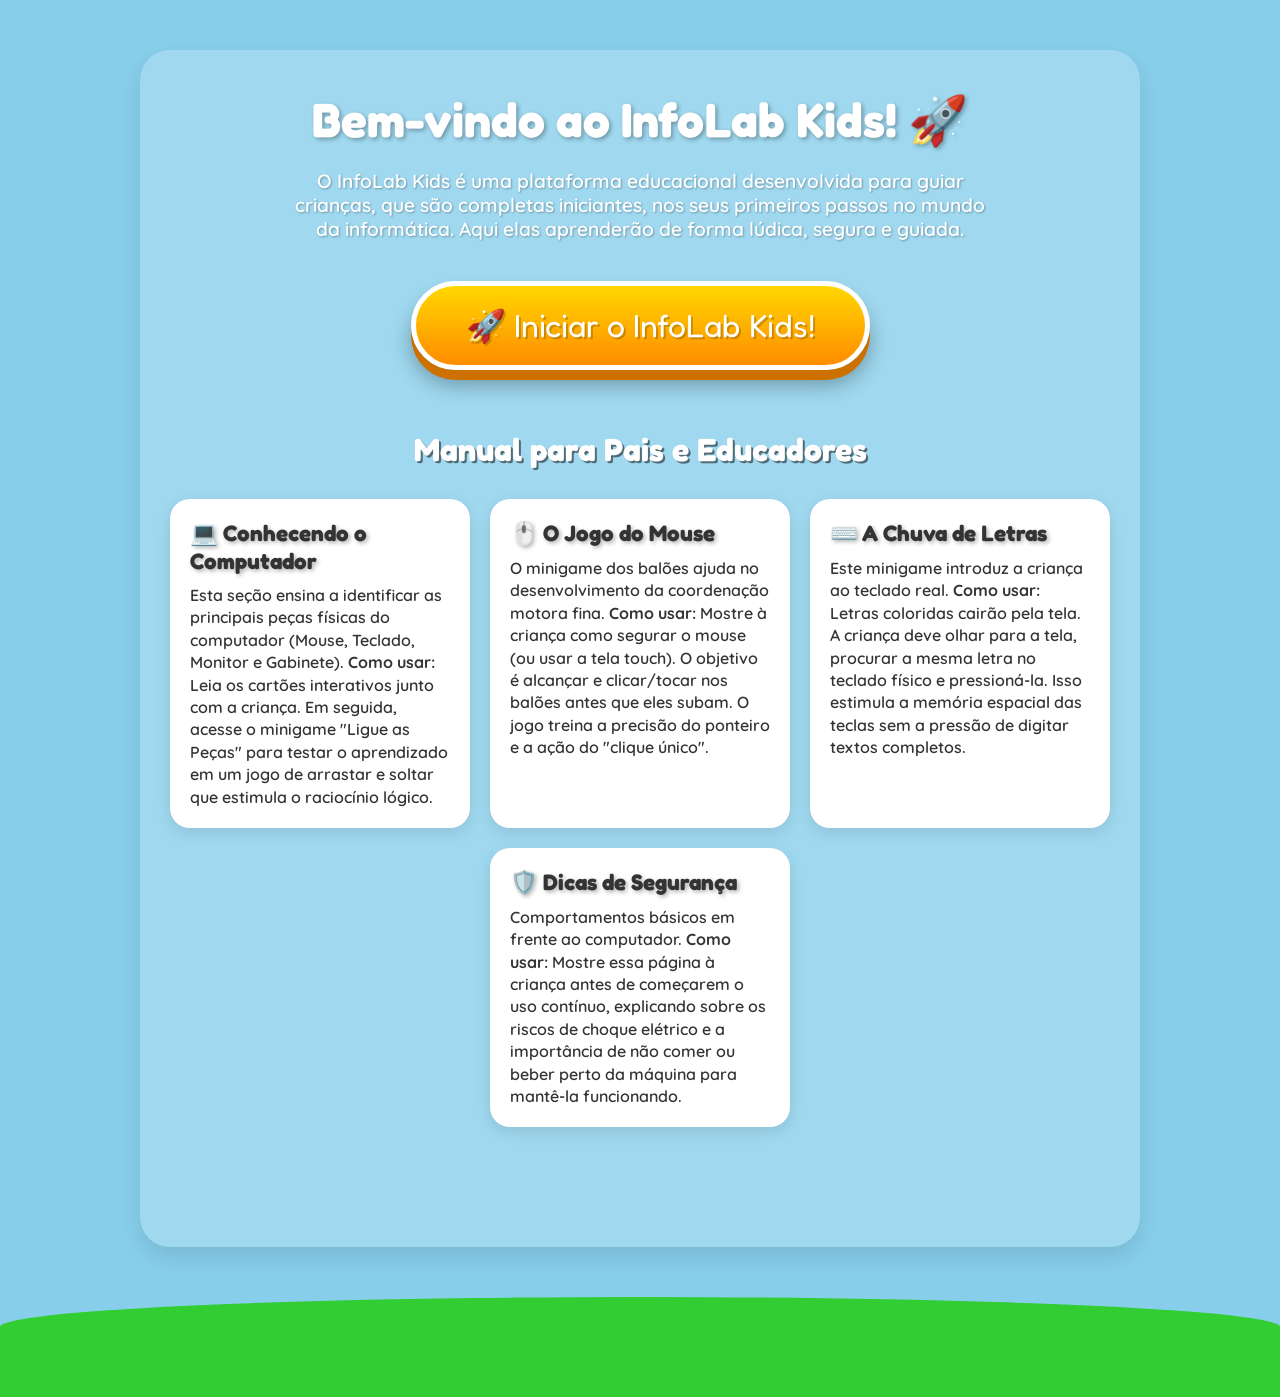
==== index.html @ cd37d4a8 "fix: Adiciona query string ao CSS para limpar cache do navegador" ====
<!DOCTYPE html>
<html lang="pt-BR">
<head>
  <meta charset="UTF-8">
  <meta name="viewport" content="width=device-width, initial-scale=1.0">
  <title>Sobre - InfoLab Kids</title>
  <link rel="stylesheet" href="css/style.css?v=2">
</head>
<body>

  <div class="container" style="max-width: 1000px; padding-bottom: 80px;">
    
    <div class="hero-section">
      <h1 class="logo-title" style="margin-bottom: 20px; font-size: 3rem;">Bem-vindo ao InfoLab Kids! 🚀</h1>
      <p>
        O InfoLab Kids é uma plataforma educacional desenvolvida para guiar crianças, que são completas iniciantes, 
        nos seus primeiros passos no mundo da informática. Aqui elas aprenderão de forma lúdica, segura e guiada.
      </p>
    </div>

    <div style="text-align: center;">
      <a href="menu.html" class="btn-start-hero">🚀 Iniciar o InfoLab Kids!</a>
    </div>

    <h2 style="color: white; text-align: center; font-family: 'Fredoka One', cursive; margin-bottom: 30px; font-size: 2rem; text-shadow: 2px 2px 0px rgba(0,0,0,0.5);">
      Manual para Pais e Educadores
    </h2>

    <div class="guide-grid">
      
      <!-- Guia: Conhecendo o Computador -->
      <div class="guide-card">
        <h3>💻 Conhecendo o Computador</h3>
        <p>
          Esta seção ensina a identificar as principais peças físicas do computador (Mouse, Teclado, Monitor e Gabinete). 
          <strong>Como usar:</strong> Leia os cartões interativos junto com a criança. Em seguida, acesse o minigame "Ligue as Peças" para testar o aprendizado em um jogo de arrastar e soltar que estimula o raciocínio lógico.
        </p>
      </div>

      <!-- Guia: Aprendendo a usar o Mouse -->
      <div class="guide-card">
        <h3>🖱️ O Jogo do Mouse</h3>
        <p>
          O minigame dos balões ajuda no desenvolvimento da coordenação motora fina. 
          <strong>Como usar:</strong> Mostre à criança como segurar o mouse (ou usar a tela touch). O objetivo é alcançar e clicar/tocar nos balões antes que eles subam. O jogo treina a precisão do ponteiro e a ação do "clique único".
        </p>
      </div>

      <!-- Guia: Aprendendo a usar o Teclado -->
      <div class="guide-card">
        <h3>⌨️ A Chuva de Letras</h3>
        <p>
          Este minigame introduz a criança ao teclado real. 
          <strong>Como usar:</strong> Letras coloridas cairão pela tela. A criança deve olhar para a tela, procurar a mesma letra no teclado físico e pressioná-la. Isso estimula a memória espacial das teclas sem a pressão de digitar textos completos.
        </p>
      </div>

      <!-- Guia: Dicas de Segurança -->
      <div class="guide-card">
        <h3>🛡️ Dicas de Segurança</h3>
        <p>
          Comportamentos básicos em frente ao computador. 
          <strong>Como usar:</strong> Mostre essa página à criança antes de começarem o uso contínuo, explicando sobre os riscos de choque elétrico e a importância de não comer ou beber perto da máquina para mantê-la funcionando.
        </p>
      </div>

    </div>

  </div>

  <div class="grass-footer"></div>

</body>
</html>
---- css/style.css ----
@import url('https://fonts.googleapis.com/css2?family=Fredoka+One&family=Quicksand:wght@600;700&display=swap');

:root {
  --primary-blue: #00BFFF;
  --secondary-blue: #009ACD;
  --bg-sky: #87CEEB;
  --grass-green: #32CD32;
  --button-yellow: #FFD700;
  --button-yellow-hover: #FFC125;
  --button-orange: #FFA500;
  --button-orange-hover: #FF8C00;
  --text-dark: #333333;
  --text-light: #FFFFFF;
}

* {
  box-sizing: border-box;
  margin: 0;
  padding: 0;
}

body {
  font-family: 'Quicksand', sans-serif;
  background-color: var(--bg-sky);
  color: var(--text-dark);
  display: flex;
  flex-direction: column;
  align-items: center;
  min-height: 100vh;
  position: relative;
  padding-bottom: 150px; /* Space for the grass */
  text-align: center;
  overflow-x: hidden;
}

h1, h2, h3 {
  font-family: 'Fredoka One', cursive;
  margin-bottom: 20px;
  color: var(--text-light);
  text-shadow: 2px 2px 4px rgba(0, 0, 0, 0.3);
}

.container {
  max-width: 800px;
  width: 90%;
  margin: 0 auto;
  padding: 40px 20px;
  background: rgba(255, 255, 255, 0.2);
  border-radius: 30px;
  box-shadow: 0 10px 20px rgba(0,0,0,0.1);
  margin-top: 50px;
}

.logo-title {
  font-size: 3.5rem;
  margin-bottom: 40px;
  animation: bounce 2s infinite;
}

.menu-options {
  display: flex;
  flex-direction: column;
  gap: 20px;
}

.btn-kid {
  display: inline-block;
  text-decoration: none;
  font-family: 'Fredoka One', cursive;
  font-size: 1.5rem;
  padding: 20px 40px;
  border-radius: 50px;
  color: var(--text-dark);
  background-color: var(--button-yellow);
  box-shadow: 0 8px 0 var(--button-orange), 0 15px 20px rgba(0,0,0,0.2);
  transition: all 0.1s ease;
  cursor: pointer;
  border: 4px solid #fff;
  position: relative;
}

.btn-kid:hover {
  background-color: var(--button-yellow-hover);
  transform: translateY(2px);
  box-shadow: 0 6px 0 var(--button-orange), 0 10px 15px rgba(0,0,0,0.2);
}

.btn-kid:active {
  transform: translateY(8px);
  box-shadow: 0 0 0 var(--button-orange), 0 5px 10px rgba(0,0,0,0.2);
}

.btn-secondary {
  background-color: var(--button-orange);
  color: white;
  box-shadow: 0 8px 0 #CD6600, 0 15px 20px rgba(0,0,0,0.2);
}

.btn-secondary:hover {
  background-color: var(--button-orange-hover);
  box-shadow: 0 6px 0 #CD6600, 0 10px 15px rgba(0,0,0,0.2);
}

.btn-secondary:active {
  box-shadow: 0 0 0 #CD6600, 0 5px 10px rgba(0,0,0,0.2);
}

.disabled-btn {
  background-color: #cccccc;
  box-shadow: 0 8px 0 #999999;
  cursor: not-allowed;
  color: #666666;
}
.disabled-btn:hover {
  transform: none;
  background-color: #cccccc;
  box-shadow: 0 8px 0 #999999;
}
.disabled-btn:active {
  transform: none;
  box-shadow: 0 8px 0 #999999;
}

/* Landscape decorations */
.grass-footer {
  position: absolute;
  bottom: 0;
  width: 100%;
  height: 100px;
  background-color: var(--grass-green);
  border-top-left-radius: 50% 30px;
  border-top-right-radius: 50% 30px;
  z-index: -1;
}

/* Animations */
@keyframes bounce {
  0%, 20%, 50%, 80%, 100% {
    transform: translateY(0);
  }
  40% {
    transform: translateY(-20px);
  }
  60% {
    transform: translateY(-10px);
  }
}

/* Mouse Game Specific */
.game-container {
  width: 100vw;
  height: 100vh;
  position: relative;
  overflow: hidden;
  background-color: var(--bg-sky);
}

.scoreboard {
  position: absolute;
  top: 20px;
  right: 30px;
  font-family: 'Fredoka One', cursive;
  font-size: 2rem;
  color: white;
  text-shadow: 2px 2px 0px rgba(0,0,0,0.5);
  background: rgba(0,0,0,0.2);
  padding: 10px 20px;
  border-radius: 20px;
  z-index: 10;
}

.btn-back {
  position: absolute;
  top: 20px;
  left: 30px;
  padding: 10px 20px;
  font-size: 1.2rem;
  z-index: 10;
}

.balloon {
  position: absolute;
  width: 80px;
  height: 100px;
  background-color: red;
  border-radius: 50% 50% 50% 50% / 40% 40% 60% 60%;
  box-shadow: inset -10px -10px 0 rgba(0,0,0,0.1);
  cursor: pointer;
  transition: transform 0.1s;
}

.balloon::after {
  content: '';
  position: absolute;
  bottom: -10px;
  left: 50%;
  transform: translateX(-50%);
  width: 0;
  height: 0;
  border-left: 10px solid transparent;
  border-right: 10px solid transparent;
  border-bottom: 15px solid inherit;
}

.balloon:active {
  transform: scale(0.9);
}

.pop-animation {
  animation: pop 0.2s forwards;
}

@keyframes pop {
  0% { transform: scale(1); opacity: 1; }
  50% { transform: scale(1.5); opacity: 0.8; }
  100% { transform: scale(0); opacity: 0; }
}

@media (max-width: 768px) {
  .logo-title {
    font-size: 2.5rem;
  }
  .btn-kid {
    font-size: 1.2rem;
    padding: 15px 30px;
  }
}

/* --- Computer Basics Module --- */
.basics-container {
  max-width: 900px;
  width: 95%;
  margin: 0 auto;
  padding: 80px 20px 40px; /* space for back btn */
  display: flex;
  flex-direction: column;
  gap: 40px;
}

.cards-grid {
  display: grid;
  grid-template-columns: repeat(auto-fit, minmax(200px, 1fr));
  gap: 20px;
  justify-items: center;
}

/* Flip Card 3D */
.flip-card {
  background-color: transparent;
  width: 200px;
  height: 250px;
  perspective: 1000px;
  cursor: pointer;
}

.flip-card-inner {
  position: relative;
  width: 100%;
  height: 100%;
  text-align: center;
  transition: transform 0.6s;
  transform-style: preserve-3d;
}

.flip-card.flipped .flip-card-inner {
  transform: rotateY(180deg);
}

.flip-card-front, .flip-card-back {
  position: absolute;
  width: 100%;
  height: 100%;
  -webkit-backface-visibility: hidden;
  backface-visibility: hidden;
  border-radius: 20px;
  box-shadow: 0 8px 15px rgba(0,0,0,0.1);
  display: flex;
  flex-direction: column;
  align-items: center;
  justify-content: center;
  padding: 15px;
  border: 4px solid #fff;
}

.flip-card-front {
  background-color: var(--button-yellow);
  color: var(--text-dark);
}

.flip-card-front .emoji {
  font-size: 5rem;
  margin-bottom: 10px;
}

.flip-card-front h3 {
  font-family: 'Fredoka One', cursive;
  color: var(--text-dark);
  text-shadow: none;
  font-size: 1.5rem;
  margin: 0;
}

.flip-card-back {
  background-color: var(--grass-green);
  color: white;
  transform: rotateY(180deg);
}

.flip-card-back p {
  font-size: 1.2rem;
  font-weight: bold;
}

/* Tips Section */
.tips-section {
  background: rgba(255, 255, 255, 0.4);
  padding: 30px;
  border-radius: 30px;
  border: 4px dashed #fff;
}

.tips-section h2 {
  color: #FF4500;
  text-shadow: 2px 2px 0px #fff;
  font-size: 2.5rem;
}

.tips-grid {
  display: grid;
  grid-template-columns: repeat(auto-fit, minmax(250px, 1fr));
  gap: 20px;
  margin-top: 20px;
}

.tip-card {
  background: white;
  padding: 20px;
  border-radius: 20px;
  box-shadow: 0 5px 10px rgba(0,0,0,0.1);
  display: flex;
  align-items: center;
  gap: 15px;
  text-align: left;
}

.tip-card .tip-emoji {
  font-size: 3rem;
}

.tip-card p {
  font-weight: 700;
  color: var(--text-dark);
  font-size: 1.1rem;
}

.btn-back-fixed {
  position: fixed;
  top: 20px;
  left: 20px;
  z-index: 100;
}

/* --- Keyboard Game --- */
.falling-letter {
  position: absolute;
  width: 80px;
  height: 80px;
  background-color: var(--button-yellow);
  color: var(--text-dark);
  font-family: 'Fredoka One', cursive;
  font-size: 3.5rem;
  display: flex;
  justify-content: center;
  align-items: center;
  border-radius: 20px;
  border: 4px solid #fff;
  box-shadow: 0 8px 15px rgba(0,0,0,0.2);
  text-transform: uppercase;
}

/* --- Homepage / Landing Page --- */
.hero-section {
  text-align: center;
  margin-bottom: 40px;
}
.hero-section p {
  font-size: 1.2rem;
  font-weight: 600;
  color: white;
  text-shadow: 1px 1px 2px rgba(0,0,0,0.3);
  max-width: 700px;
  margin: 0 auto;
}

.guide-grid {
  display: flex;
  flex-wrap: wrap;
  justify-content: center;
  gap: 20px;
  margin-bottom: 40px;
}
.guide-card {
  background: white;
  border-radius: 20px;
  padding: 20px;
  width: 300px;
  text-align: left;
  box-shadow: 0 5px 15px rgba(0,0,0,0.1);
}
.guide-card h3 {
  color: var(--button-blue);
  margin-top: 0;
  margin-bottom: 10px;
  font-size: 1.4rem;
}
.guide-card p {
  color: var(--text-dark);
  font-weight: 600;
  font-size: 1rem;
  line-height: 1.4;
}

.btn-start-hero {
  font-size: 2rem;
  padding: 20px 50px;
  background: linear-gradient(180deg, #FFD700 0%, #FF8C00 100%);
  color: white;
  border: 5px solid white;
  border-radius: 50px;
  cursor: pointer;
  box-shadow: 0 10px 0 #CC7000, 0 15px 20px rgba(0,0,0,0.3);
  text-decoration: none;
  font-family: 'Fredoka One', cursive;
  display: inline-block;
  transition: transform 0.1s, box-shadow 0.1s;
  margin-bottom: 60px;
  text-shadow: 2px 2px 0px rgba(0,0,0,0.2);
  animation: pulse-hero 2s infinite;
}
.btn-start-hero:hover {
  transform: scale(1.05);
  box-shadow: 0 12px 0 #CC7000, 0 20px 25px rgba(0,0,0,0.4);
  animation: none;
}
.btn-start-hero:active {
  transform: translateY(8px);
  box-shadow: 0 2px 0 #CC7000, 0 5px 10px rgba(0,0,0,0.2);
  animation: none;
}

@keyframes pulse-hero {
  0% { transform: scale(1); }
  50% { transform: scale(1.03); }
  100% { transform: scale(1); }
}
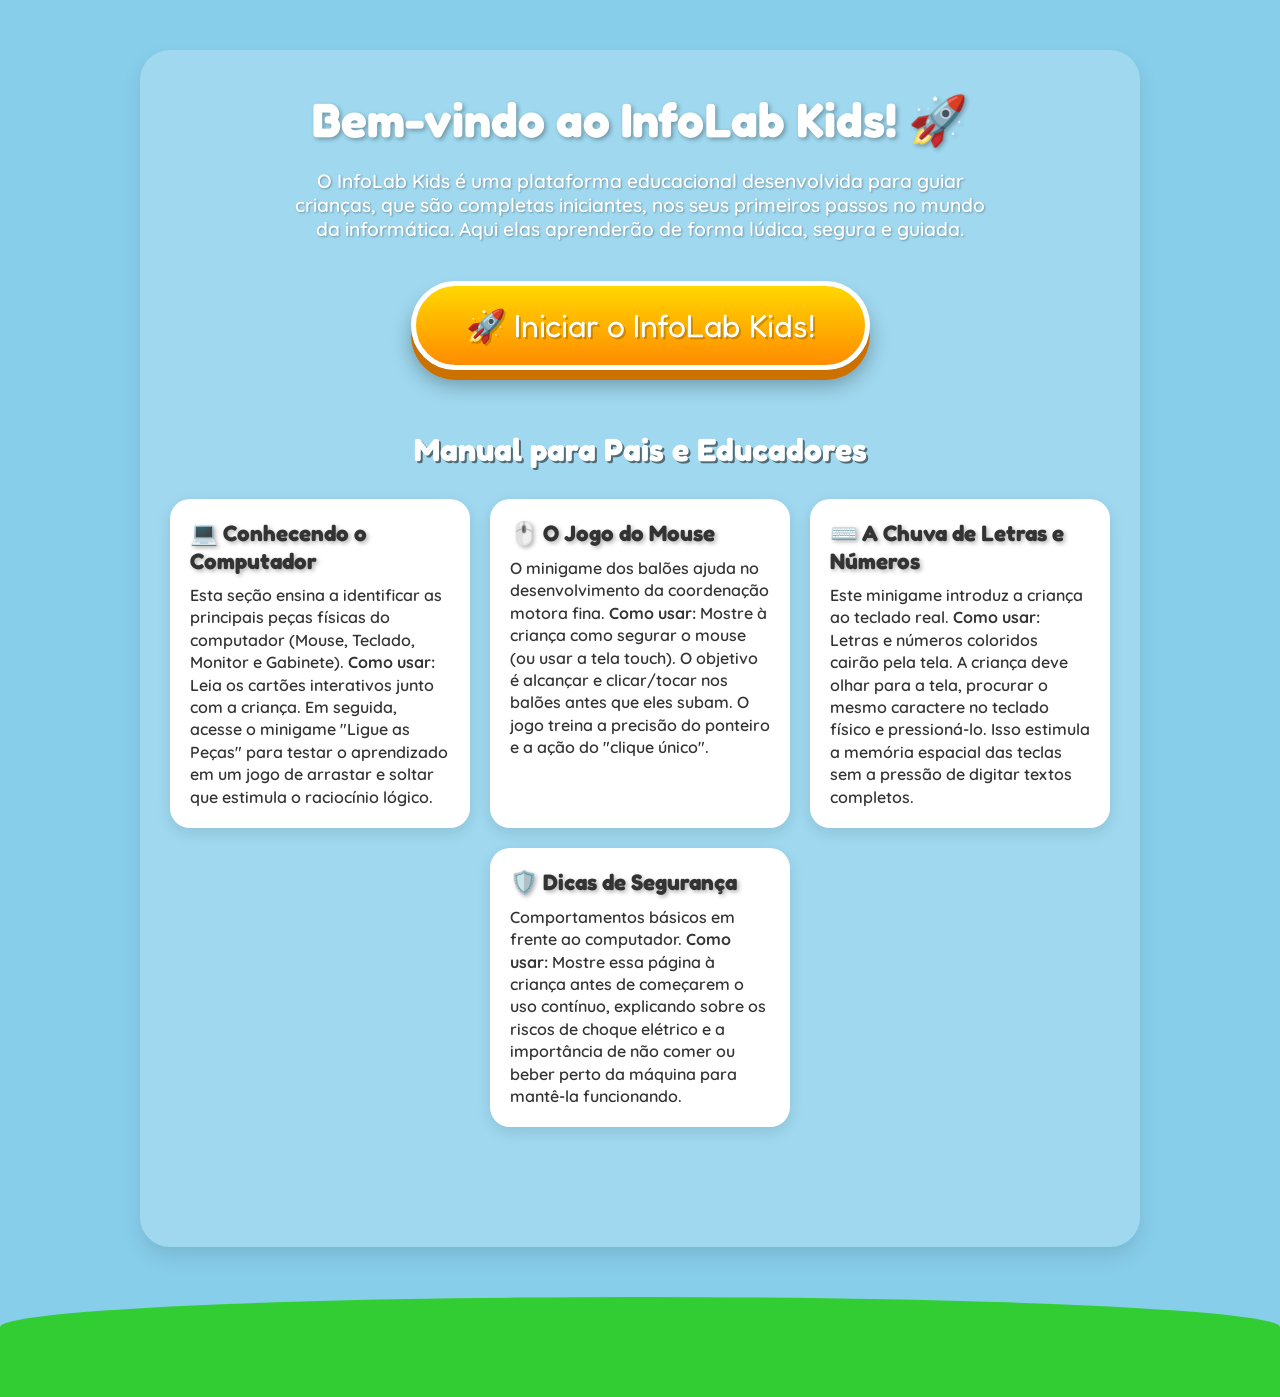
==== commit d9135140: "feat: Adiciona números à Chuva de Letras" ====
--- a/index.html
+++ b/index.html
@@ -48,10 +48,10 @@
 
       <!-- Guia: Aprendendo a usar o Teclado -->
       <div class="guide-card">
-        <h3>⌨️ A Chuva de Letras</h3>
+        <h3>⌨️ A Chuva de Letras e Números</h3>
         <p>
           Este minigame introduz a criança ao teclado real. 
-          <strong>Como usar:</strong> Letras coloridas cairão pela tela. A criança deve olhar para a tela, procurar a mesma letra no teclado físico e pressioná-la. Isso estimula a memória espacial das teclas sem a pressão de digitar textos completos.
+          <strong>Como usar:</strong> Letras e números coloridos cairão pela tela. A criança deve olhar para a tela, procurar o mesmo caractere no teclado físico e pressioná-lo. Isso estimula a memória espacial das teclas sem a pressão de digitar textos completos.
         </p>
       </div>
 
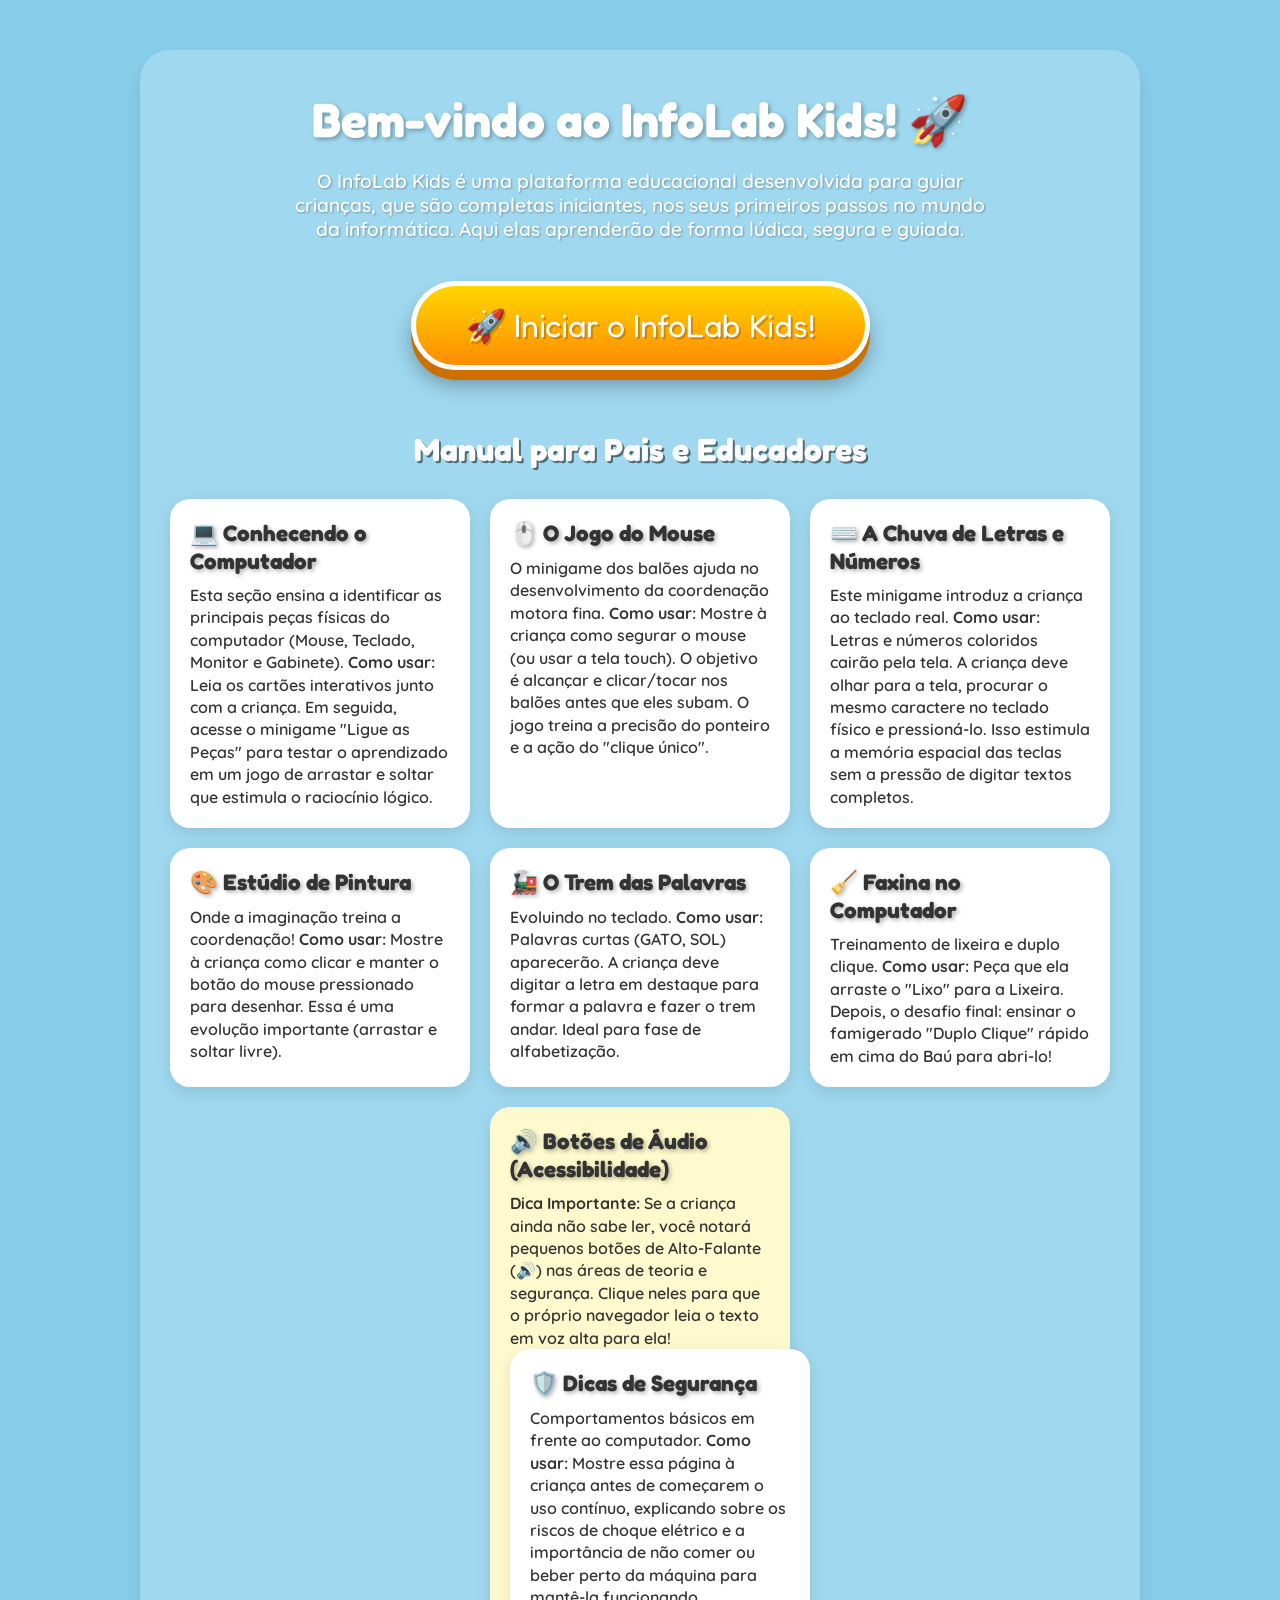
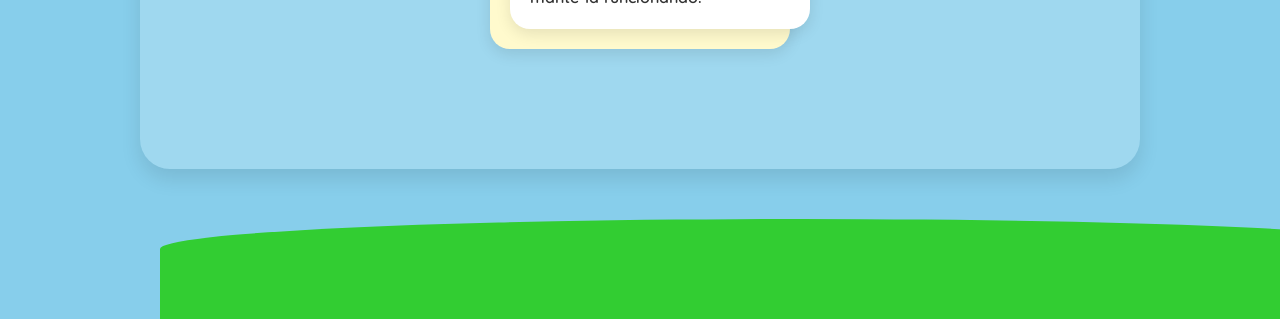
==== commit 9cbb7b87: "feat: Adiciona Mega Expansão (Pintura, Palavras, Desktop e Áudio)" ====
--- a/index.html
+++ b/index.html
@@ -55,6 +55,40 @@
         </p>
       </div>
 
+      <!-- Guia: Estúdio de Pintura -->
+      <div class="guide-card">
+        <h3>🎨 Estúdio de Pintura</h3>
+        <p>
+          Onde a imaginação treina a coordenação! 
+          <strong>Como usar:</strong> Mostre à criança como clicar e manter o botão do mouse pressionado para desenhar. Essa é uma evolução importante (arrastar e soltar livre).
+        </p>
+      </div>
+
+      <!-- Guia: Trem das Palavras -->
+      <div class="guide-card">
+        <h3>🚂 O Trem das Palavras</h3>
+        <p>
+          Evoluindo no teclado. 
+          <strong>Como usar:</strong> Palavras curtas (GATO, SOL) aparecerão. A criança deve digitar a letra em destaque para formar a palavra e fazer o trem andar. Ideal para fase de alfabetização.
+        </p>
+      </div>
+
+      <!-- Guia: Faxina no Computador -->
+      <div class="guide-card">
+        <h3>🧹 Faxina no Computador</h3>
+        <p>
+          Treinamento de lixeira e duplo clique.
+          <strong>Como usar:</strong> Peça que ela arraste o "Lixo" para a Lixeira. Depois, o desafio final: ensinar o famigerado "Duplo Clique" rápido em cima do Baú para abri-lo!
+        </p>
+      </div>
+
+      <!-- Dica: Acessibilidade -->
+      <div class="guide-card" style="grid-column: 1 / -1; background-color: #FFFACD; border-color: #FFD700;">
+        <h3>🔊 Botões de Áudio (Acessibilidade)</h3>
+        <p>
+          <strong>Dica Importante:</strong> Se a criança ainda não sabe ler, você notará pequenos botões de Alto-Falante (🔊) nas áreas de teoria e segurança. Clique neles para que o próprio navegador leia o texto em voz alta para ela!
+        </p>
+
       <!-- Guia: Dicas de Segurança -->
       <div class="guide-card">
         <h3>🛡️ Dicas de Segurança</h3>
--- a/css/style.css
+++ b/css/style.css
@@ -453,3 +453,24 @@
   50% { transform: scale(1.03); }
   100% { transform: scale(1); }
 }
+
+/* --- Speech Button --- */
+.btn-speech {
+  background: var(--button-yellow);
+  border: none;
+  border-radius: 50%;
+  width: 40px;
+  height: 40px;
+  font-size: 1.5rem;
+  cursor: pointer;
+  box-shadow: 0 4px 0 #D4AF37;
+  transition: transform 0.1s;
+  display: inline-flex;
+  align-items: center;
+  justify-content: center;
+  margin-bottom: 10px;
+}
+.btn-speech:active {
+  transform: translateY(4px);
+  box-shadow: 0 0 0 transparent;
+}
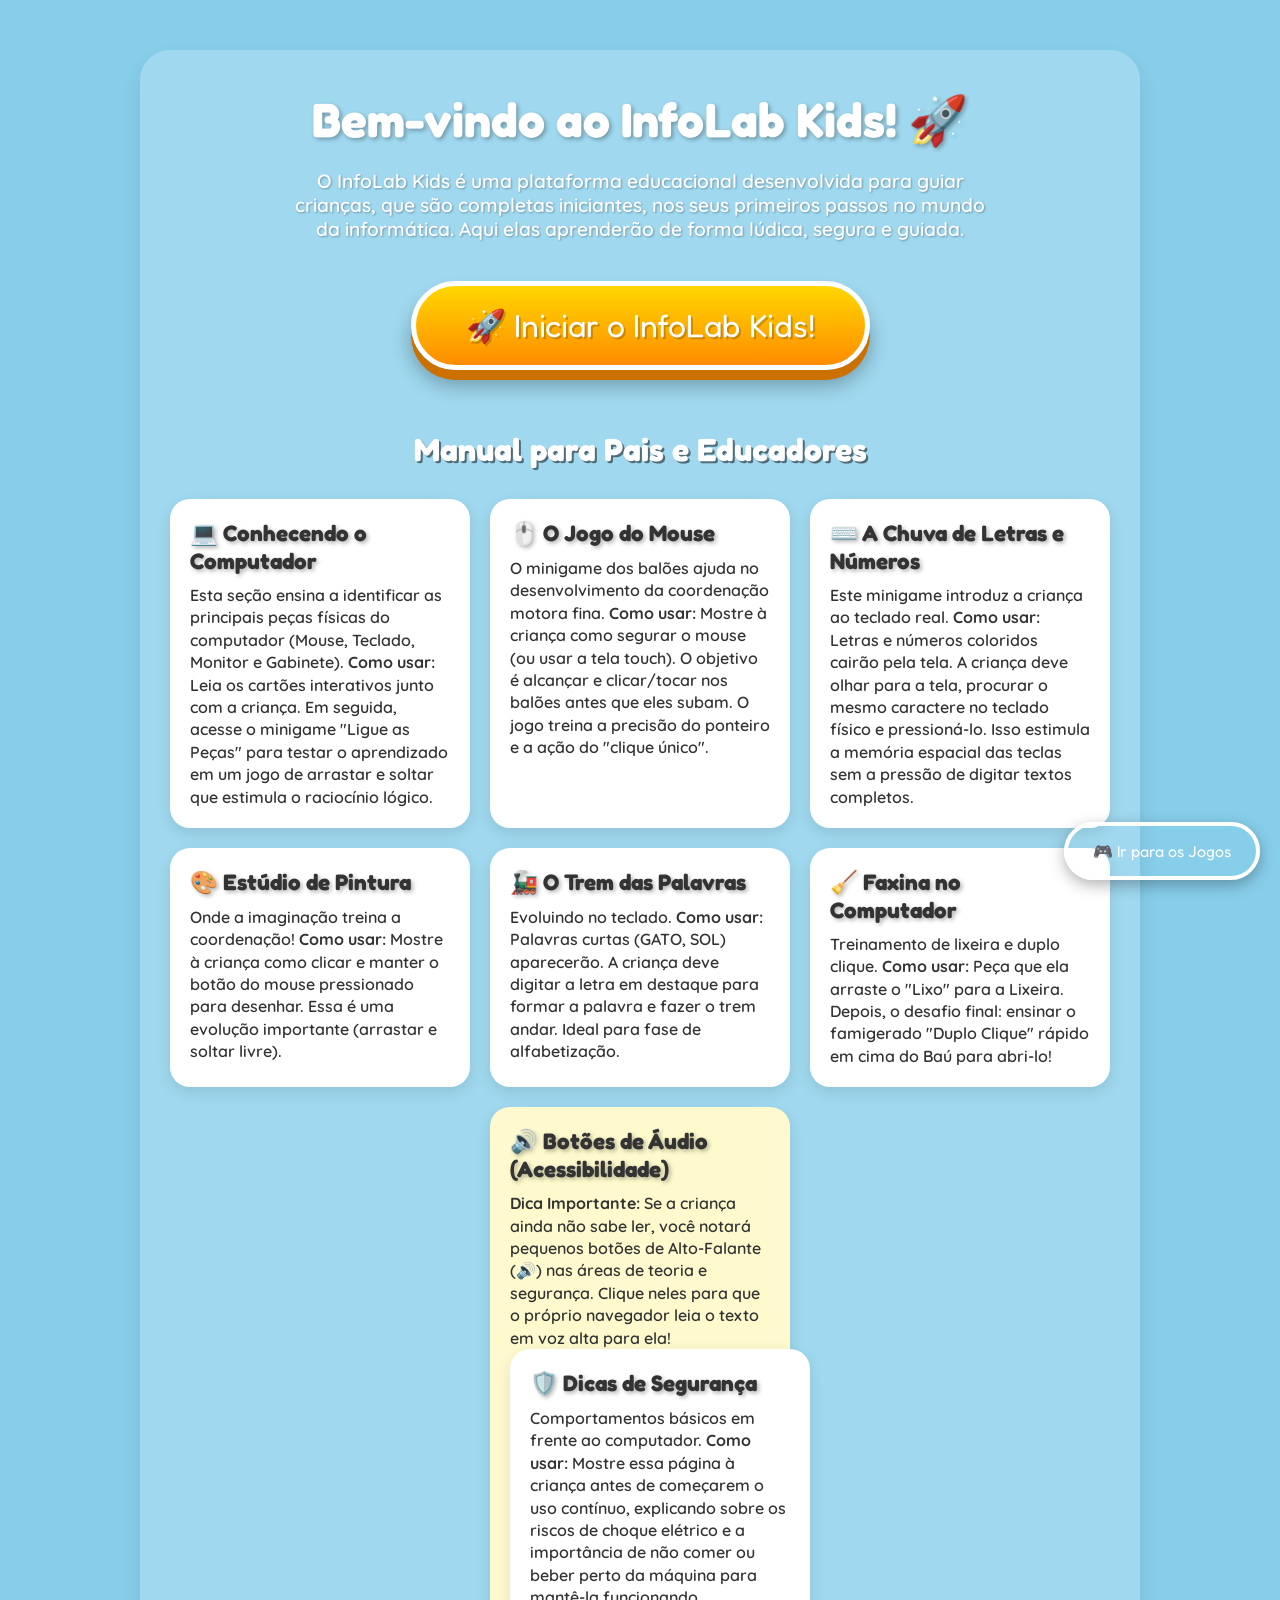
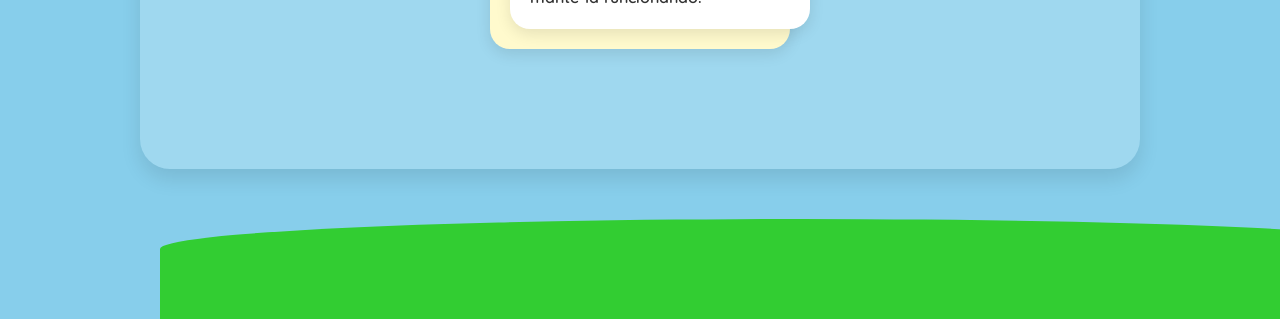
==== commit 1e03ce7a: "feat: Adiciona botão flutuante de atalho para o menu na página de manuais" ====
--- a/index.html
+++ b/index.html
@@ -102,6 +102,7 @@
 
   </div>
 
+  <a href="menu.html" style="position: fixed; bottom: 20px; right: 20px; background-color: var(--button-blue); color: white; padding: 15px 25px; border-radius: 30px; font-family: 'Fredoka One', cursive; text-decoration: none; border: 4px solid white; box-shadow: 0 5px 15px rgba(0,0,0,0.3); z-index: 100;">🎮 Ir para os Jogos</a>
   <div class="grass-footer"></div>
 
 </body>
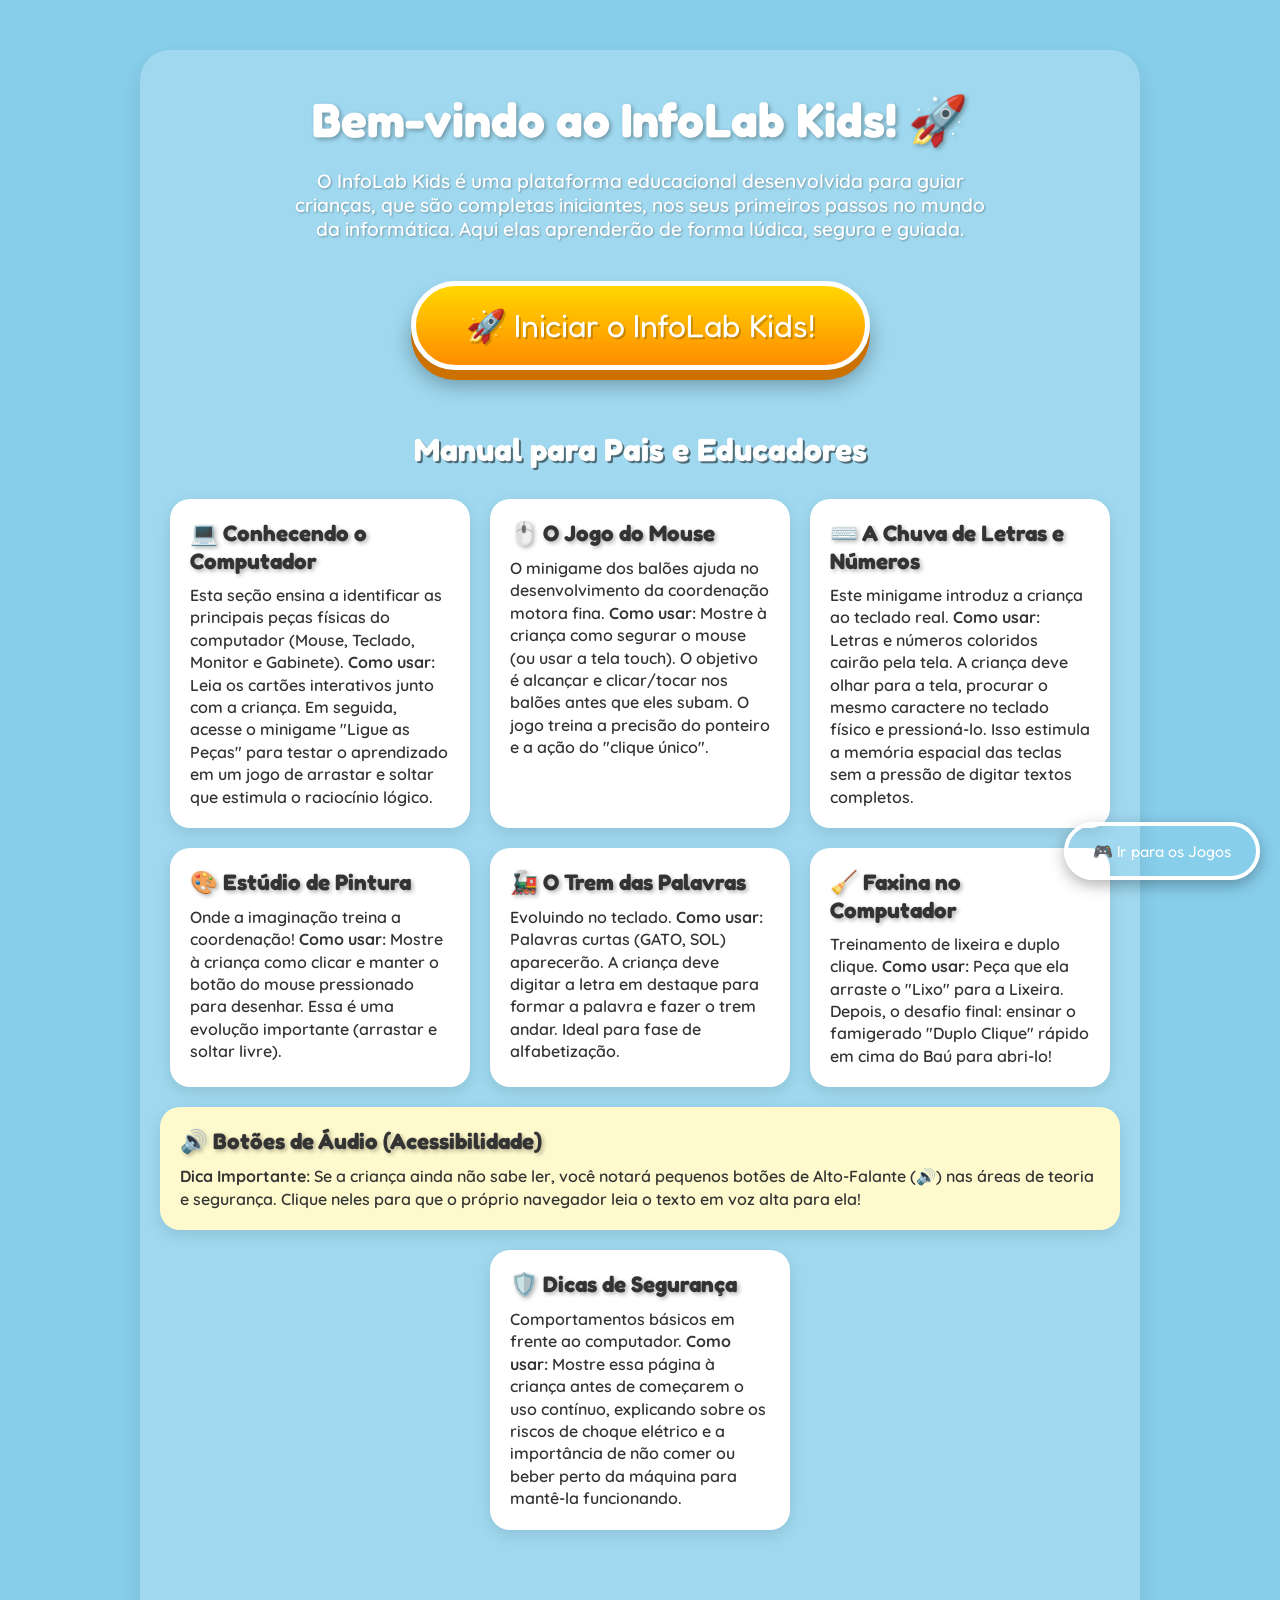
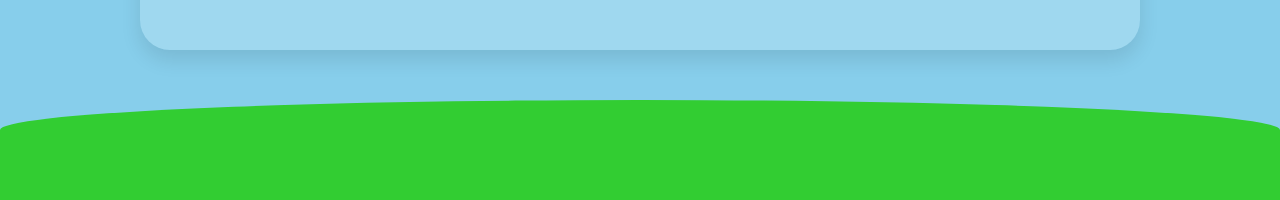
==== commit d2bc7e56: "fix: Corrige sobreposição dos cards de manual por causa de tag não fechada" ====
--- a/index.html
+++ b/index.html
@@ -83,11 +83,13 @@
       </div>
 
       <!-- Dica: Acessibilidade -->
-      <div class="guide-card" style="grid-column: 1 / -1; background-color: #FFFACD; border-color: #FFD700;">
+      <div class="guide-card" style="width: 100%; background-color: #FFFACD; border-color: #FFD700;">
         <h3>🔊 Botões de Áudio (Acessibilidade)</h3>
         <p>
           <strong>Dica Importante:</strong> Se a criança ainda não sabe ler, você notará pequenos botões de Alto-Falante (🔊) nas áreas de teoria e segurança. Clique neles para que o próprio navegador leia o texto em voz alta para ela!
         </p>
+      </div>
+
 
       <!-- Guia: Dicas de Segurança -->
       <div class="guide-card">
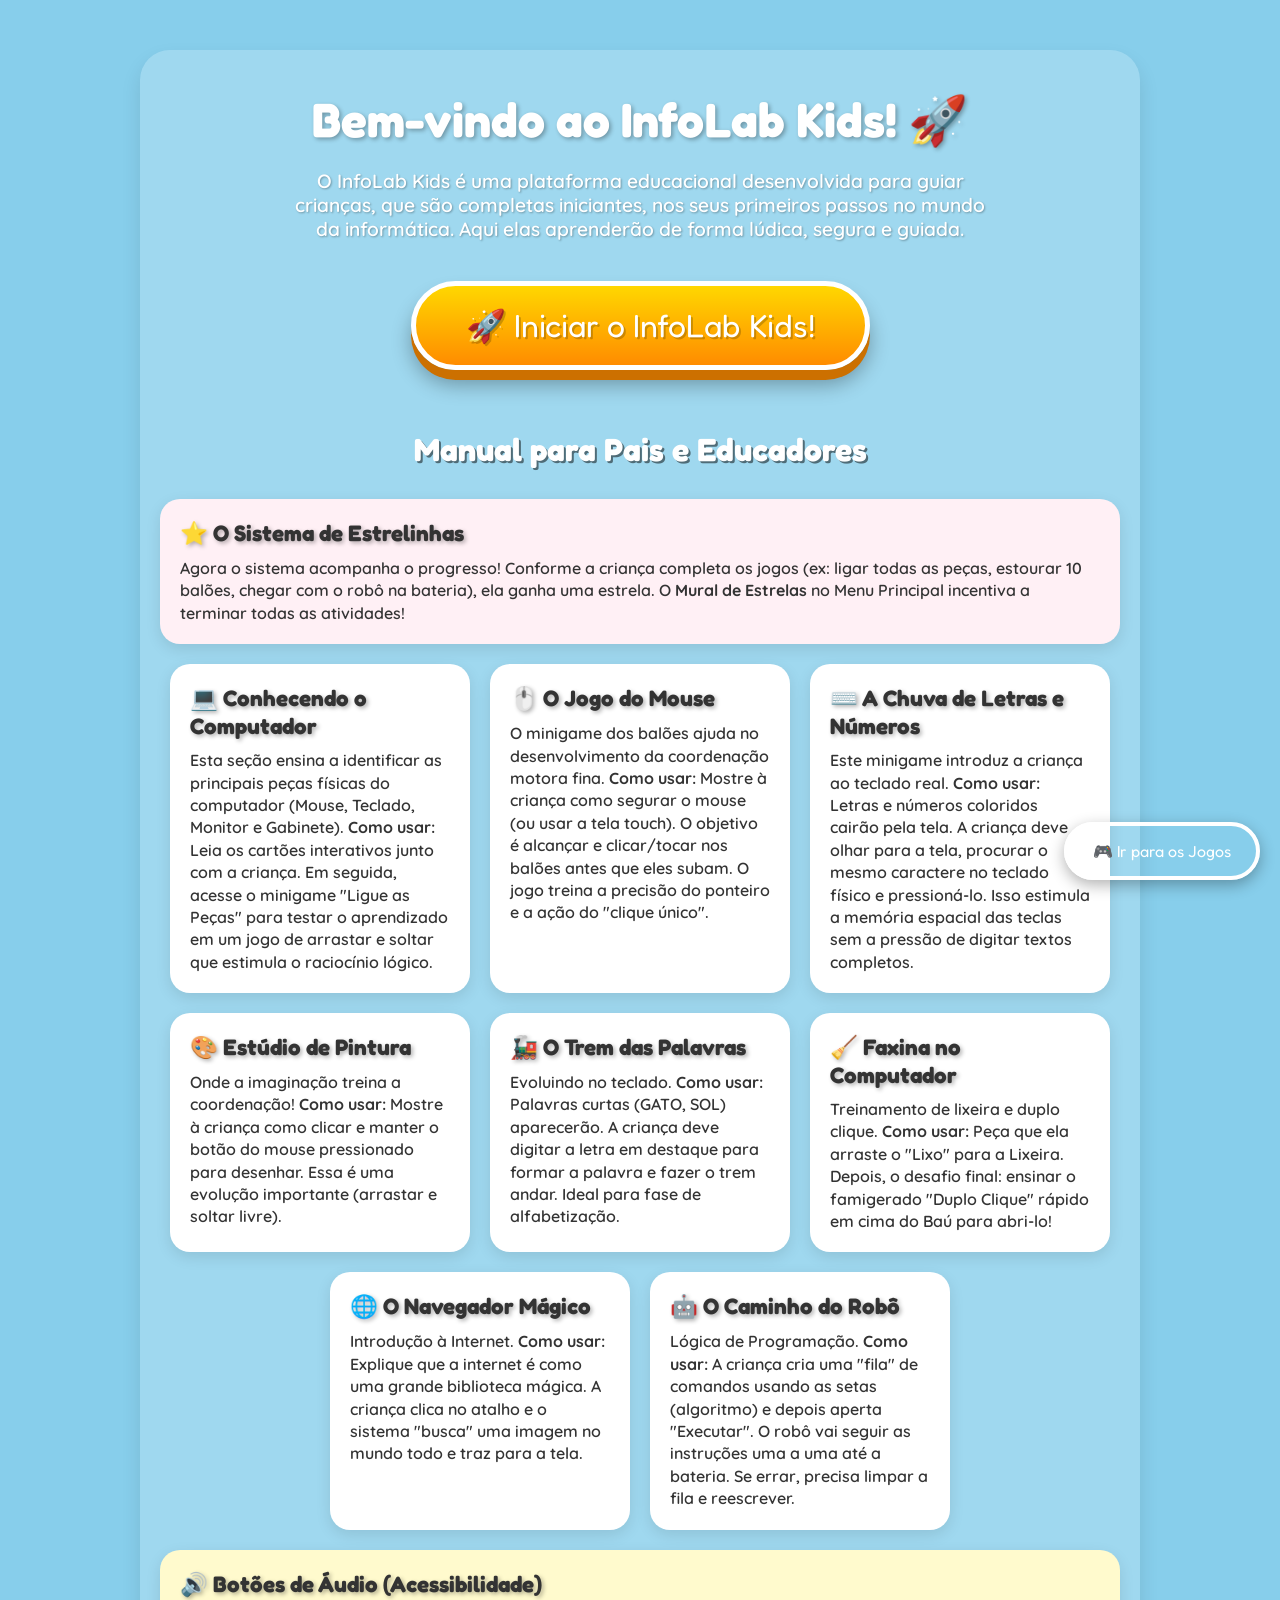
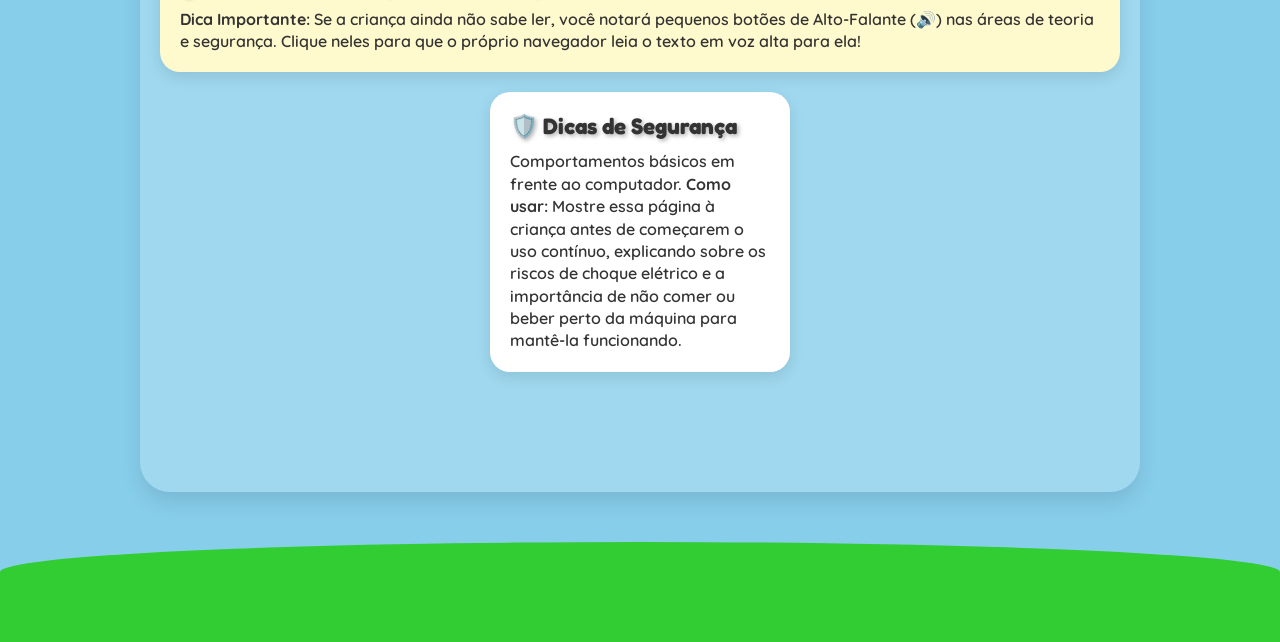
==== commit 1f06c6ca: "feat: Adiciona Gamificação de Estrelas, Jogo do Navegador e Jogo do Robô" ====
--- a/index.html
+++ b/index.html
@@ -28,6 +28,14 @@
 
     <div class="guide-grid">
       
+      <!-- Guia: Gamificação -->
+      <div class="guide-card" style="width: 100%; background-color: #FFF0F5; border-color: #FF69B4;">
+        <h3>⭐ O Sistema de Estrelinhas</h3>
+        <p>
+          Agora o sistema acompanha o progresso! Conforme a criança completa os jogos (ex: ligar todas as peças, estourar 10 balões, chegar com o robô na bateria), ela ganha uma estrela. O <strong>Mural de Estrelas</strong> no Menu Principal incentiva a terminar todas as atividades!
+        </p>
+      </div>
+
       <!-- Guia: Conhecendo o Computador -->
       <div class="guide-card">
         <h3>💻 Conhecendo o Computador</h3>
@@ -82,6 +90,24 @@
         </p>
       </div>
 
+      <!-- Guia: O Navegador Mágico -->
+      <div class="guide-card">
+        <h3>🌐 O Navegador Mágico</h3>
+        <p>
+          Introdução à Internet.
+          <strong>Como usar:</strong> Explique que a internet é como uma grande biblioteca mágica. A criança clica no atalho e o sistema "busca" uma imagem no mundo todo e traz para a tela.
+        </p>
+      </div>
+
+      <!-- Guia: O Caminho do Robô -->
+      <div class="guide-card">
+        <h3>🤖 O Caminho do Robô</h3>
+        <p>
+          Lógica de Programação.
+          <strong>Como usar:</strong> A criança cria uma "fila" de comandos usando as setas (algoritmo) e depois aperta "Executar". O robô vai seguir as instruções uma a uma até a bateria. Se errar, precisa limpar a fila e reescrever.
+        </p>
+      </div>
+
       <!-- Dica: Acessibilidade -->
       <div class="guide-card" style="width: 100%; background-color: #FFFACD; border-color: #FFD700;">
         <h3>🔊 Botões de Áudio (Acessibilidade)</h3>
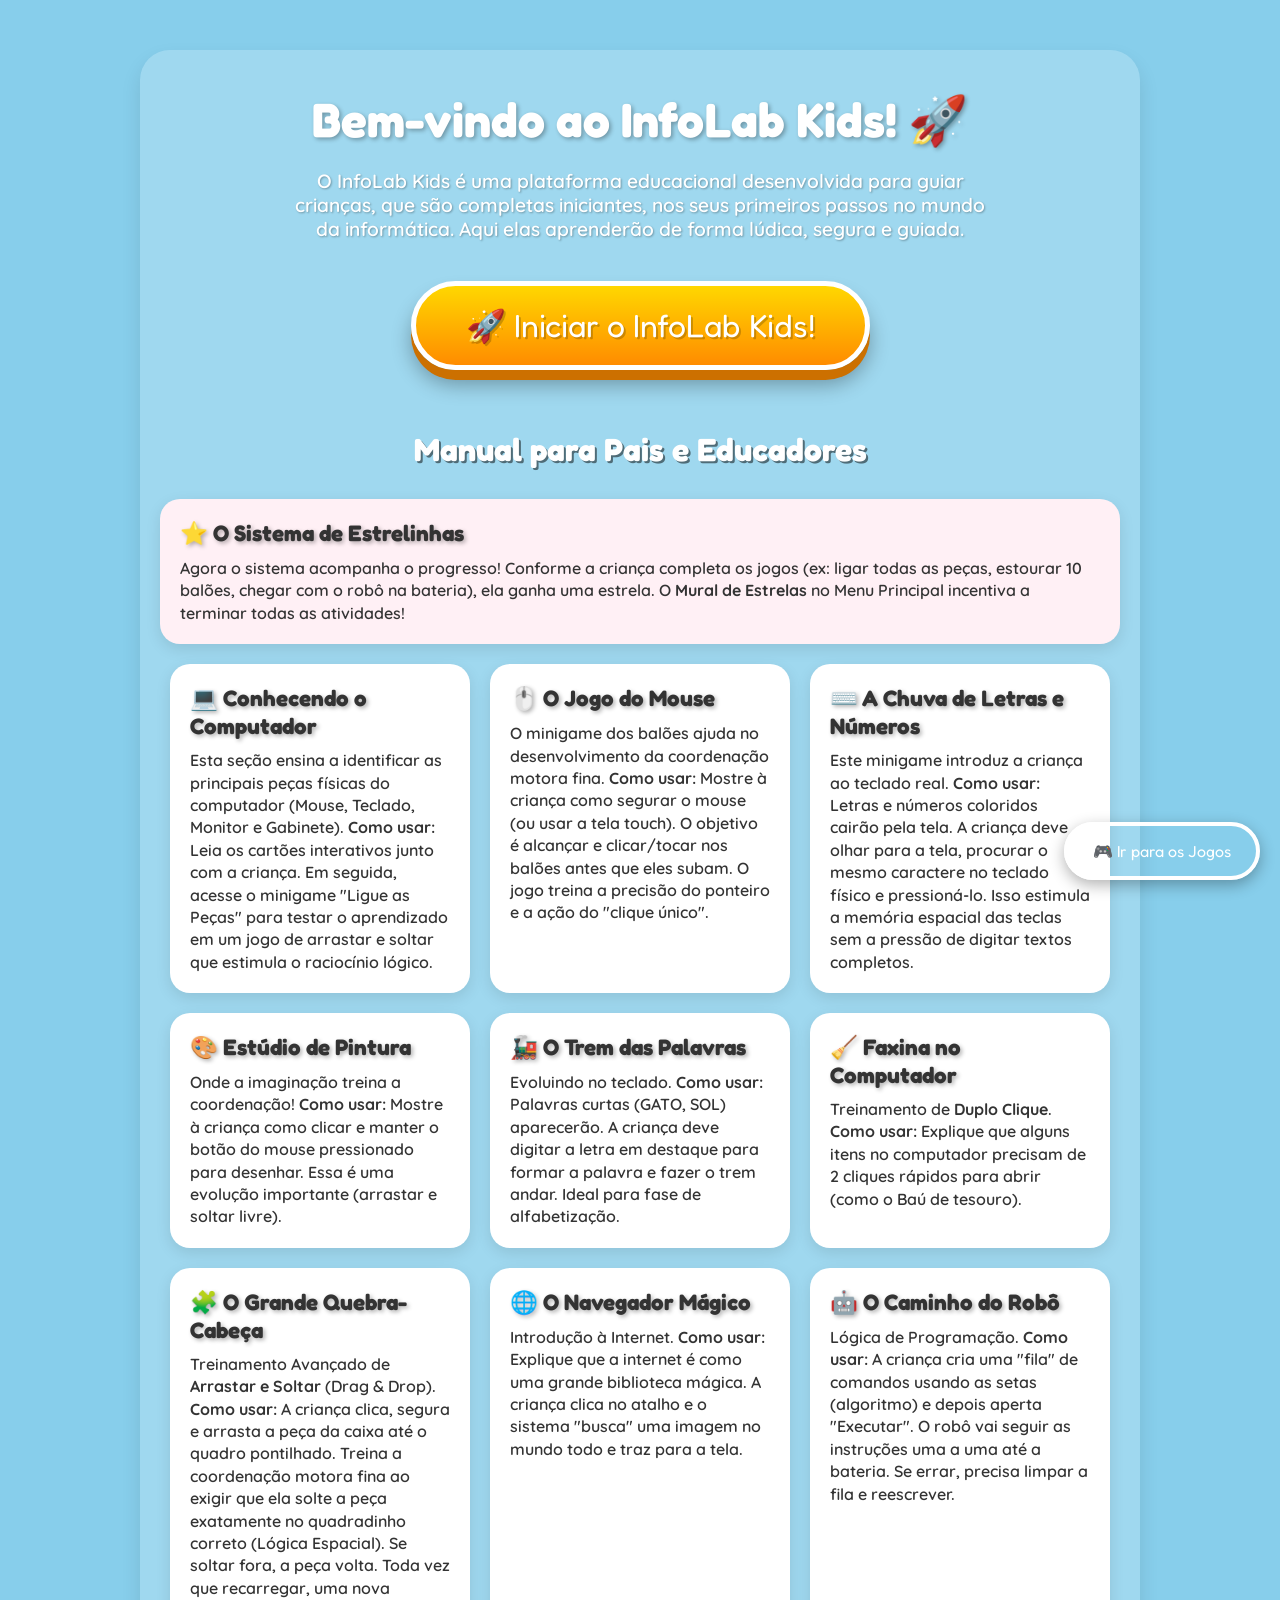
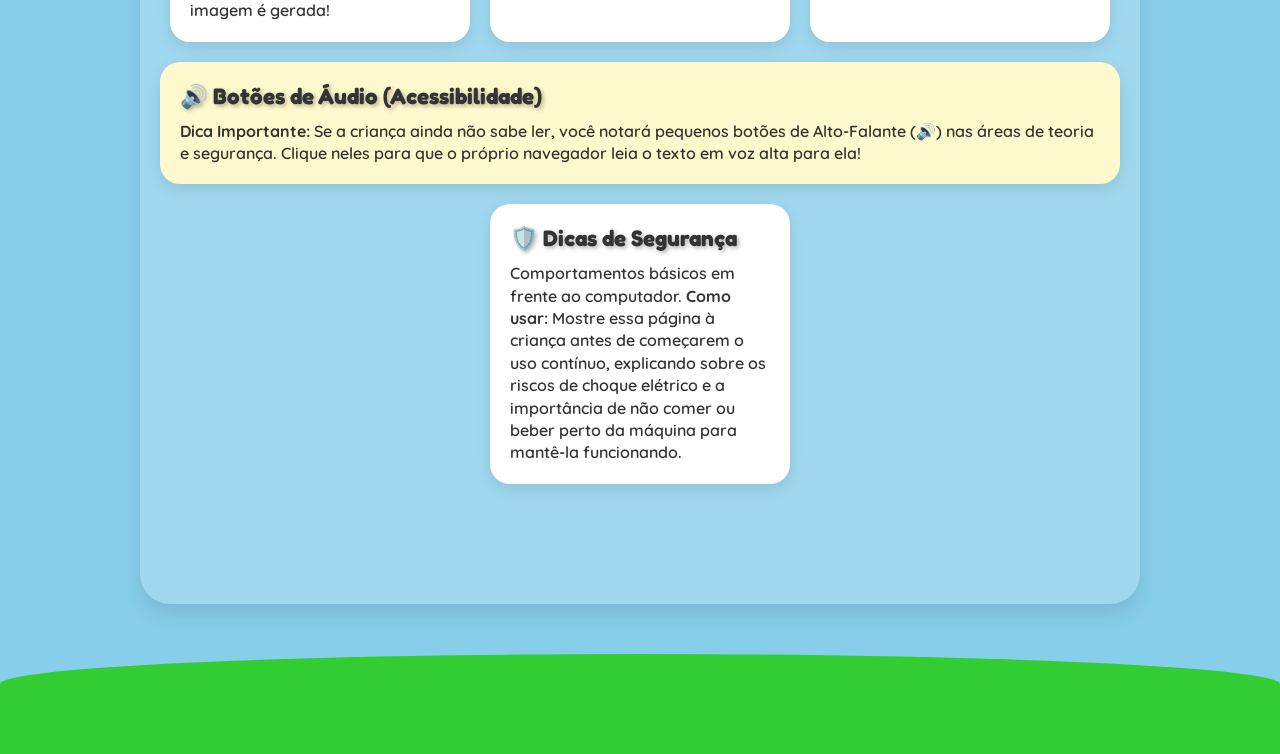
==== commit 7df61cdd: "feat: Adiciona O Grande Quebra-Cabeça (treinamento de drag and drop espacial)" ====
--- a/index.html
+++ b/index.html
@@ -81,12 +81,21 @@
         </p>
       </div>
 
-      <!-- Guia: Faxina no Computador -->
+      <!-- Guia: Faxina -->
       <div class="guide-card">
         <h3>🧹 Faxina no Computador</h3>
         <p>
-          Treinamento de lixeira e duplo clique.
-          <strong>Como usar:</strong> Peça que ela arraste o "Lixo" para a Lixeira. Depois, o desafio final: ensinar o famigerado "Duplo Clique" rápido em cima do Baú para abri-lo!
+          Treinamento de <strong>Duplo Clique</strong>.
+          <strong>Como usar:</strong> Explique que alguns itens no computador precisam de 2 cliques rápidos para abrir (como o Baú de tesouro).
+        </p>
+      </div>
+
+      <!-- Guia: Quebra-Cabeça -->
+      <div class="guide-card">
+        <h3>🧩 O Grande Quebra-Cabeça</h3>
+        <p>
+          Treinamento Avançado de <strong>Arrastar e Soltar</strong> (Drag & Drop).
+          <strong>Como usar:</strong> A criança clica, segura e arrasta a peça da caixa até o quadro pontilhado. Treina a coordenação motora fina ao exigir que ela solte a peça exatamente no quadradinho correto (Lógica Espacial). Se soltar fora, a peça volta. Toda vez que recarregar, uma nova imagem é gerada!
         </p>
       </div>
 
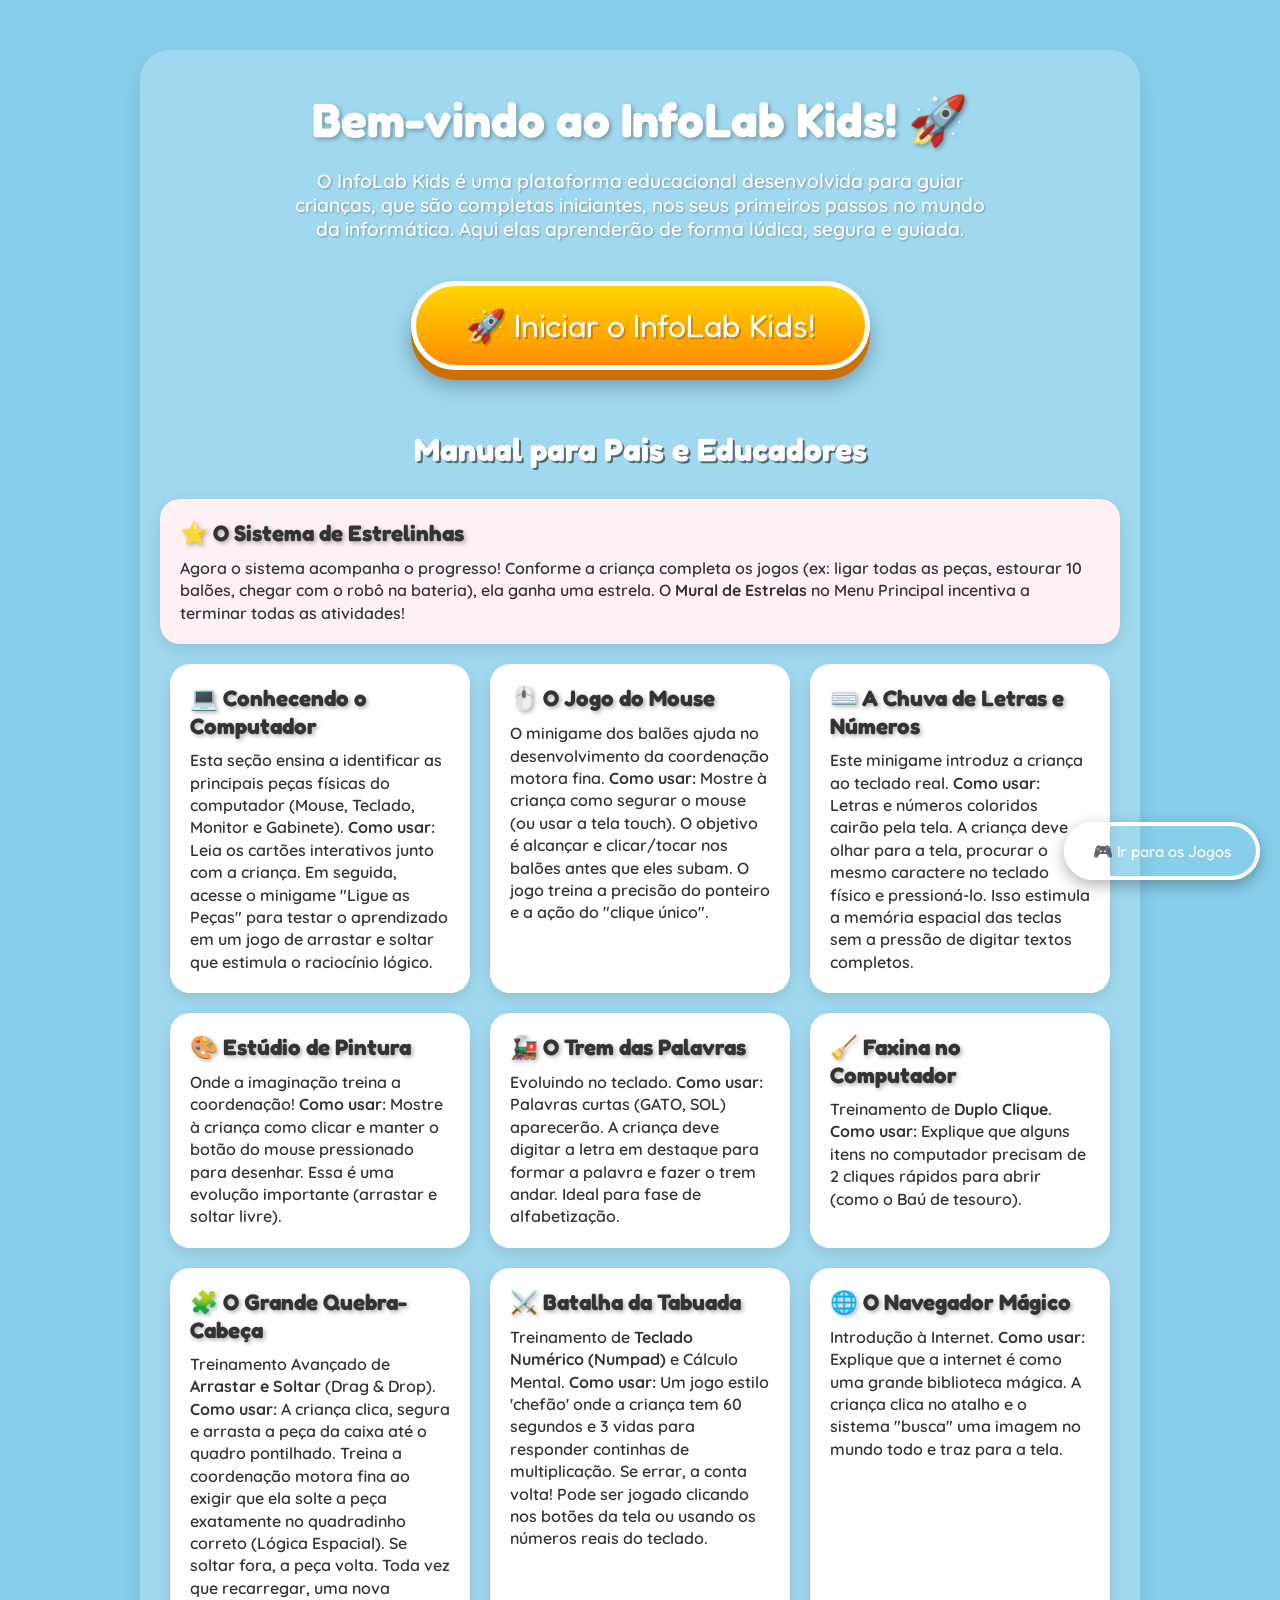
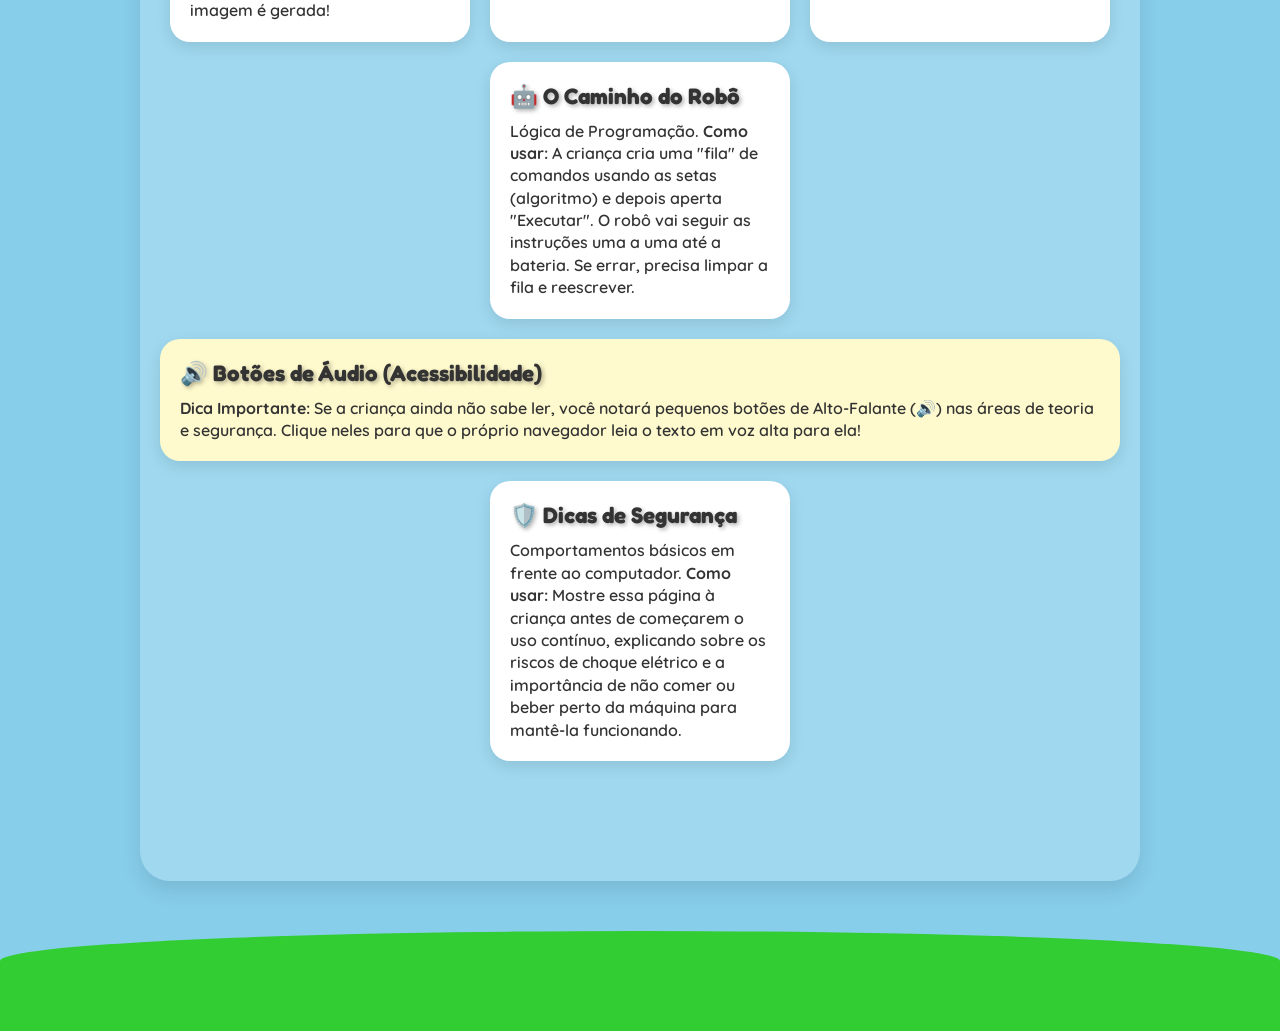
==== commit 38fbed50: "feat: Adiciona minigame Batalha da Tabuada baseado em repetição espaçada" ====
--- a/index.html
+++ b/index.html
@@ -99,6 +99,15 @@
         </p>
       </div>
 
+      <!-- Guia: Batalha da Tabuada -->
+      <div class="guide-card">
+        <h3>⚔️ Batalha da Tabuada</h3>
+        <p>
+          Treinamento de <strong>Teclado Numérico (Numpad)</strong> e Cálculo Mental.
+          <strong>Como usar:</strong> Um jogo estilo 'chefão' onde a criança tem 60 segundos e 3 vidas para responder continhas de multiplicação. Se errar, a conta volta! Pode ser jogado clicando nos botões da tela ou usando os números reais do teclado.
+        </p>
+      </div>
+
       <!-- Guia: O Navegador Mágico -->
       <div class="guide-card">
         <h3>🌐 O Navegador Mágico</h3>
